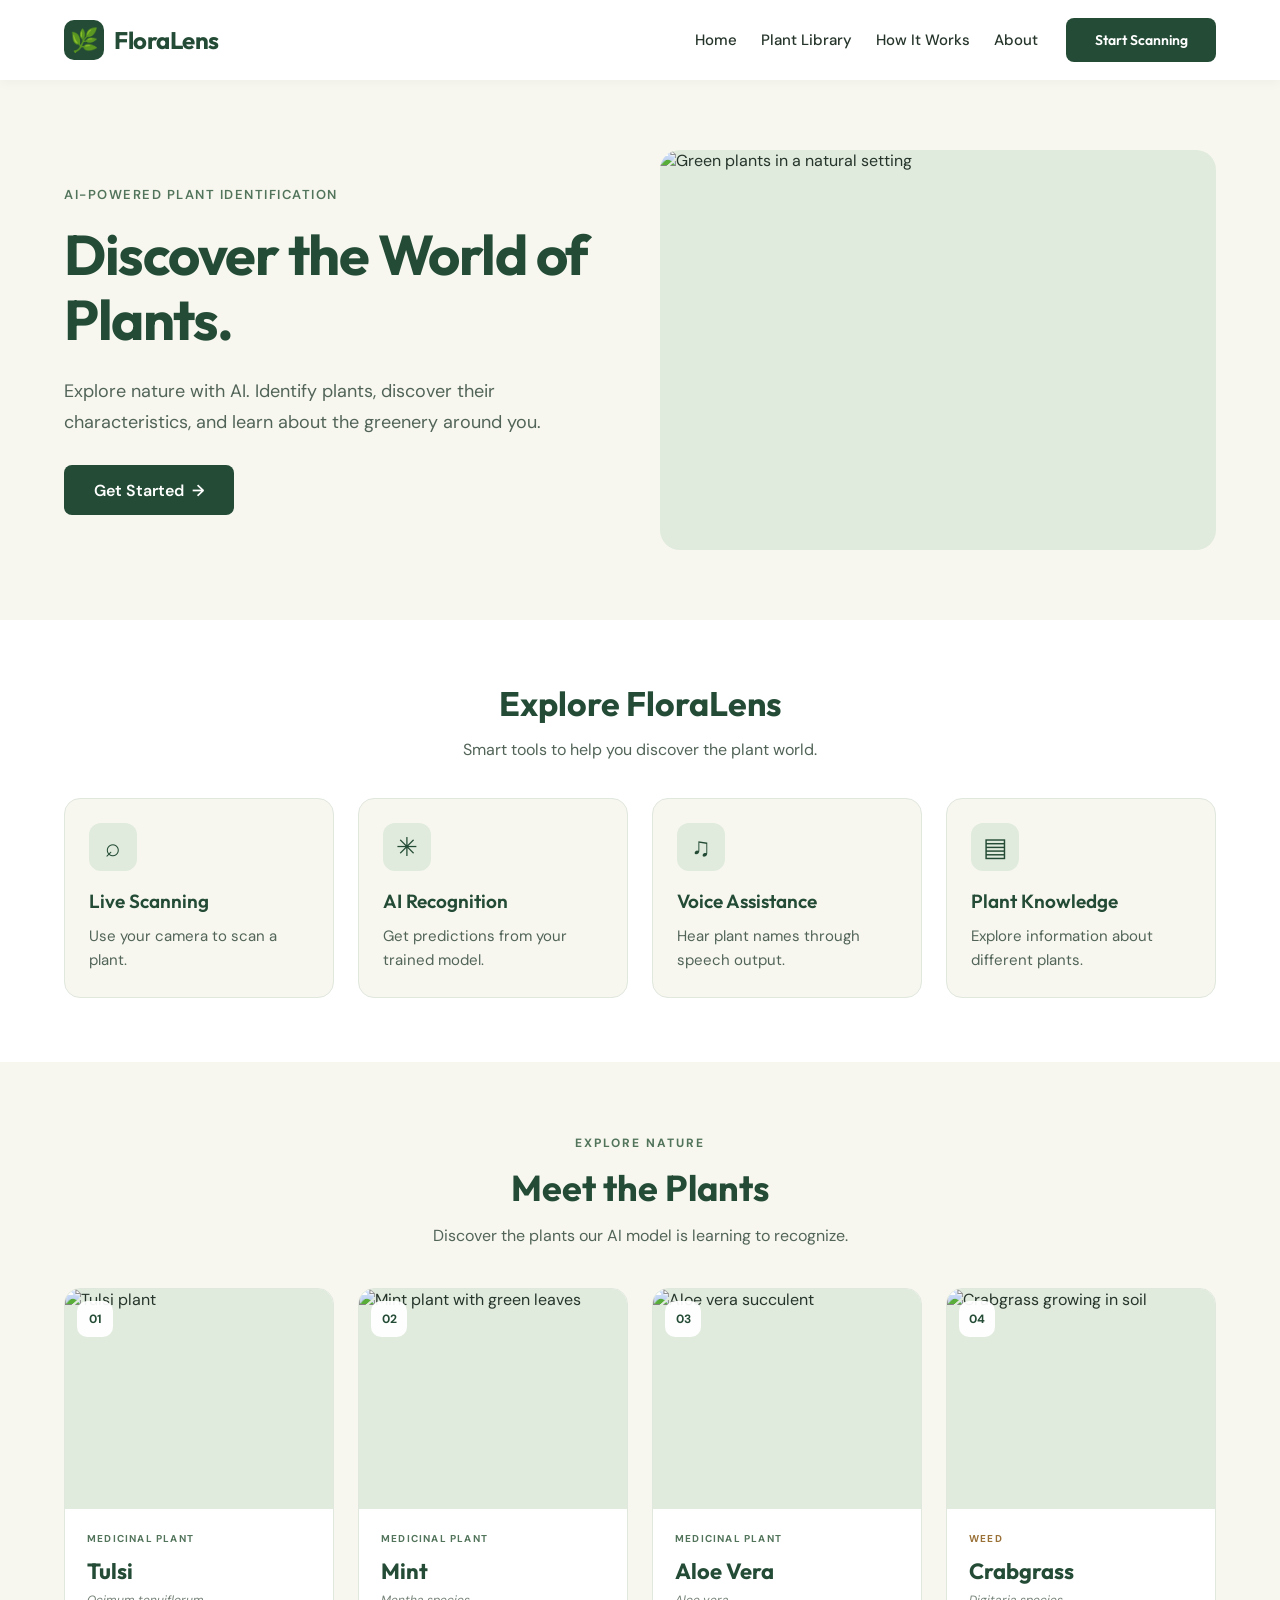
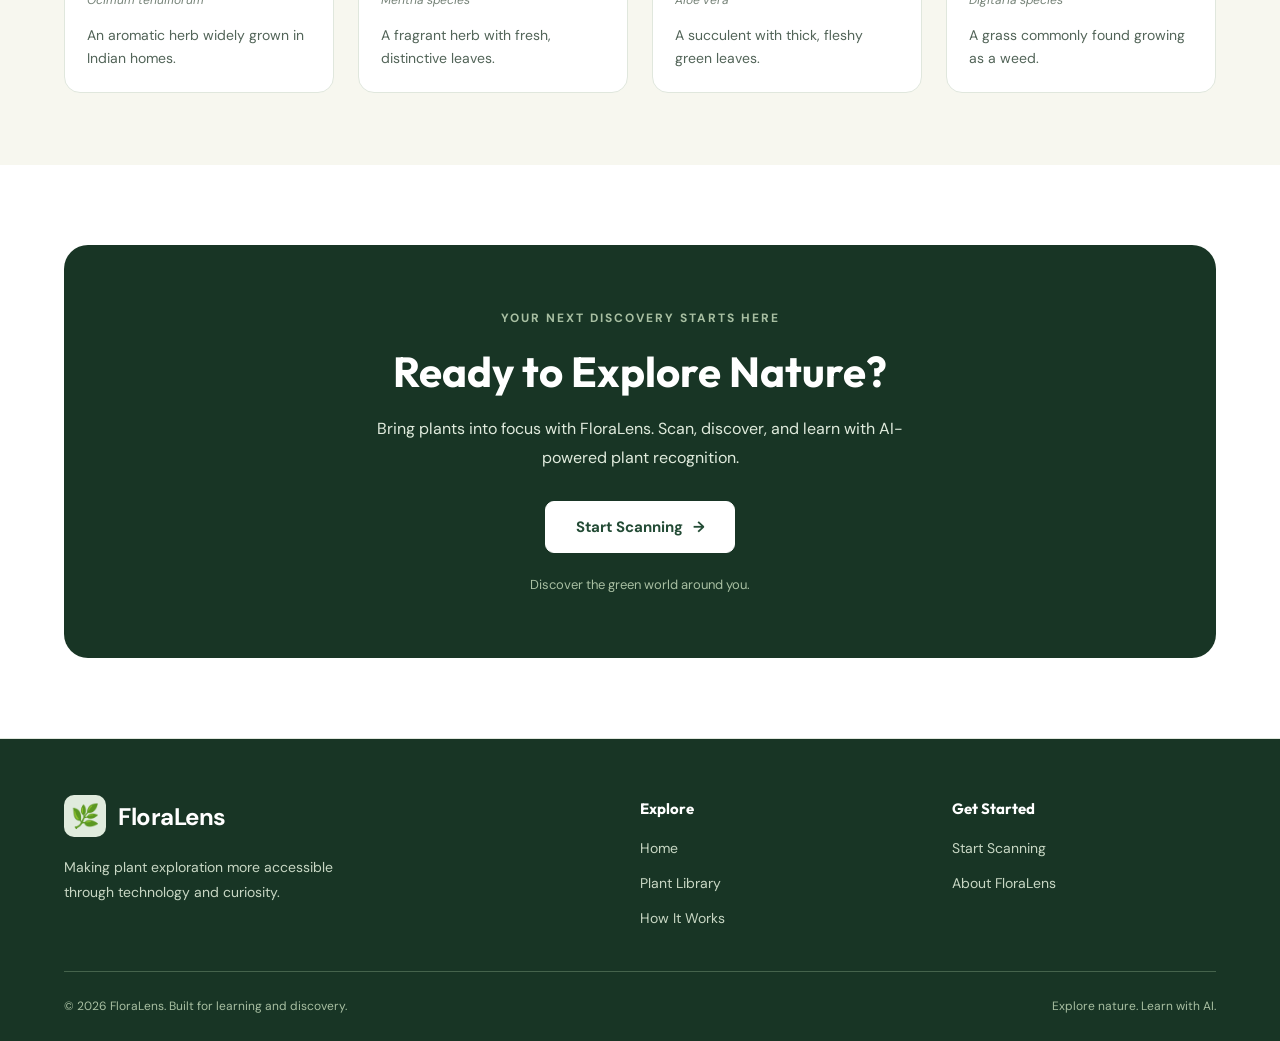
==== index.html @ 39b96c13 "Add files via upload" ====
<!DOCTYPE html>
<html lang="en">
<head>
    <meta charset="UTF-8">
    <meta name="viewport" content="width=device-width, initial-scale=1.0">

    <meta name="description" content="Explore nature with FloraLens, an AI-powered plant identification learning project.">
    <meta name="theme-color" content="#234B35">

    <title>FloraLens | Discover the World of Plants</title>

    <link rel="stylesheet" href="style.css">

<link rel="preconnect" href="https://fonts.googleapis.com">
<link rel="preconnect" href="https://fonts.gstatic.com" crossorigin>
<link href="https://fonts.googleapis.com/css2?family=DM+Sans:wght@400;500;600;700&family=Outfit:wght@400;500;600;700;800&display=swap" rel="stylesheet">

</head>
<body>

    <!-- NAVBAR -->
    <header class="navbar">
        <a href="index.html" class="brand" aria-label="FloraLens home">
            <span class="logo-icon" aria-hidden="true">🌿</span>
            <span class="logo-text">FloraLens</span>
        </a>

        <div class="nav-right">
            <nav class="nav-links" aria-label="Main navigation">
                <a href="index.html">Home</a>
                <a href="#plants">Plant Library</a>
                <a href="#features">How It Works</a>
                <a href="#about">About</a>
            </nav>

            <a href="scanner.html" class="nav-button">
                Start Scanning
            </a>
        </div>
    </header>

    <main>

        <!-- HERO SECTION -->
        <section class="hero">
            <div class="hero-text">
                <p class="hero-label">
                    AI-POWERED PLANT IDENTIFICATION
                </p>

                <h1>Discover the World of Plants.</h1>

                <p class="hero-description">
                    Explore nature with AI. Identify plants,
                    discover their characteristics, and learn
                    about the greenery around you.
                </p>

                <a href="scanner.html" class="hero-button">
                    Get Started <span aria-hidden="true">→</span>
                </a>
            </div>

            <div class="hero-image">
                <img
                    src="https://images.openai.com/static-rsc-4/CDnmZQgBxH2msbSHhfo3Jg6E_Q6zreR6AgP5EFJXF0mKnVGRPiqJeXuHtxoe4gIWcWG-SPcuvihMYSdMCCMnJ30SElz-ZtAf7qzXCuDwHKL0hyFwIFPzQRXOUBRuBb5GZOFlWJnZYmE9rZPZZdbHsmLCtfHNa41Zt8kbto_D8DJUo1UArwbUG3zf93Zar1jX?purpose=fullsize"
                    alt="Green plants in a natural setting"
                    fetchpriority="high"
                >
            </div>
        </section>

        <!-- FEATURES SECTION -->
        <section class="features" id="features">
            <div class="features-heading">
                <h2>Explore FloraLens</h2>
                <p>Smart tools to help you discover the plant world.</p>
            </div>

            <div class="features-grid">
                <article class="feature-card">
                    <div class="feature-icon" aria-hidden="true">⌕</div>
                    <h3>Live Scanning</h3>
                    <p>Use your camera to scan a plant.</p>
                </article>

                <article class="feature-card">
                    <div class="feature-icon" aria-hidden="true">✳</div>
                    <h3>AI Recognition</h3>
                    <p>Get predictions from your trained model.</p>
                </article>

                <article class="feature-card">
                    <div class="feature-icon" aria-hidden="true">♫</div>
                    <h3>Voice Assistance</h3>
                    <p>Hear plant names through speech output.</p>
                </article>

                <article class="feature-card">
                    <div class="feature-icon" aria-hidden="true">▤</div>
                    <h3>Plant Knowledge</h3>
                    <p>Explore information about different plants.</p>
                </article>
            </div>
        </section>

        <!-- FEATURED PLANTS SECTION -->
        <section class="featured-plants" id="plants">
            <div class="plants-heading">
                <p class="plants-label">EXPLORE NATURE</p>
                <h2>Meet the Plants</h2>
                <p class="plants-subtitle">
                    Discover the plants our AI model is learning to recognize.
                </p>
            </div>

            <div class="plants-grid">

                <article class="plant-card">
                    <div class="plant-image">
                        <img
                            src="https://images.openai.com/static-rsc-4/S7sdiqlgXM7WDlndGZxwC9La7Y7izKqFXnJ3AxnjEE35pkUCafp4a0MZSZtHzD5H-9ABxuHUgRd9kv8hnXurThQqzllSxzga-Zdnm7XvRq-x-g3zP7d2B2XlyhsCW-WMVvCEY6OF-wFmxs_3GE2m5s1IGgYqdqdz4_KmiJz0J-NJCpBMjSUMfEQ6BpSUXU3u?purpose=fullsize"
                            alt="Tulsi plant"
                            loading="lazy"
                        >
                        <span class="plant-number">01</span>
                    </div>

                    <div class="plant-info">
                        <p class="plant-category">MEDICINAL PLANT</p>
                        <h3>Tulsi</h3>
                        <p class="plant-scientific">Ocimum tenuiflorum</p>
                        <p class="plant-description">
                            An aromatic herb widely grown in Indian homes.
                        </p>
                    </div>
                </article>

                <article class="plant-card">
                    <div class="plant-image">
                        <img
                            src="https://images.openai.com/static-rsc-4/4JY4InSivhmI5L-UY-qBRDvPP9sZn4sDgxzpU3tsuXtsML1IOUZx70ga-k9G26qF7fREB8Bkfwc5eLDi46ZUqVAAEy6eBtAFouWwNdqFsDoyG-M5vKNVMeRBfJ_6PVgDlkiY68rovcoCeN0RQxunf2Sqj7jQ4pHNJmn3vTYK6MnZP2_clbUAtjPfWwRsFbHV?purpose=fullsize"
                            alt="Mint plant with green leaves"
                            loading="lazy"
                        >
                        <span class="plant-number">02</span>
                    </div>

                    <div class="plant-info">
                        <p class="plant-category">MEDICINAL PLANT</p>
                        <h3>Mint</h3>
                        <p class="plant-scientific">Mentha species</p>
                        <p class="plant-description">
                            A fragrant herb with fresh, distinctive leaves.
                        </p>
                    </div>
                </article>

                <article class="plant-card">
                    <div class="plant-image">
                        <img
                            src="https://images.openai.com/static-rsc-4/7CI3buvJr2ri2vuPzEwL8kmCzuyTvUF1fvdBz_k0avBPRC-ZLZdxFkhR9XQck6SQRPfkVvHQfPSAYQZ6exAgFTCeTxTC807MMHODZtDbHab1pnzhAVN-7laJUyYF7IQK3Z1niC2KjAaMqA32JHaUbpWJkaGBqvrAC5Js7c8W5JY7IISyYK_JmYieNH0byG0N?purpose=fullsize"
                            alt="Aloe vera succulent"
                            loading="lazy"
                        >
                        <span class="plant-number">03</span>
                    </div>

                    <div class="plant-info">
                        <p class="plant-category">MEDICINAL PLANT</p>
                        <h3>Aloe Vera</h3>
                        <p class="plant-scientific">Aloe vera</p>
                        <p class="plant-description">
                            A succulent with thick, fleshy green leaves.
                        </p>
                    </div>
                </article>

                <article class="plant-card">
                    <div class="plant-image">
                        <img
                            src="https://images.openai.com/static-rsc-4/fbK14zTqxXTB8l8nlOGeJ_DUWRmk8bN41hTqAfBXrpy3AOcR5YXx4y2IY5qbYuAcUUbJM7m4MasaBjn9LK_awDu-0eswTbuu5Fvl98ICqV6brtdjXrE4qWd-WIX3QOPHeNh9bI7hCPirsTSAGJy4_5n26bKB4CldIonwF60EaDAIehxqX-2vS2mFyOc3ikRt?purpose=fullsize"
                            alt="Crabgrass growing in soil"
                            loading="lazy"
                        >
                        <span class="plant-number">04</span>
                    </div>

                    <div class="plant-info">
                        <p class="plant-category weed-category">WEED</p>
                        <h3>Crabgrass</h3>
                        <p class="plant-scientific">Digitaria species</p>
                        <p class="plant-description">
                            A grass commonly found growing as a weed.
                        </p>
                    </div>
                </article>

            </div>
        </section>

        <!-- CALL TO ACTION -->
        <section class="cta-section">
            <div class="cta-content">
                <p class="cta-label">
                    YOUR NEXT DISCOVERY STARTS HERE
                </p>

                <h2>Ready to Explore Nature?</h2>

                <p class="cta-description">
                    Bring plants into focus with FloraLens.
                    Scan, discover, and learn with AI-powered
                    plant recognition.
                </p>

                <a href="scanner.html" class="cta-button">
                    Start Scanning <span aria-hidden="true">→</span>
                </a>

                <p class="cta-note">
                    Discover the green world around you.
                </p>
            </div>
        </section>

    </main>

    <!-- FOOTER -->
    <footer class="footer" id="about">
        <div class="footer-main">

            <div class="footer-brand">
                <a href="index.html" class="footer-logo">
                    <span class="footer-logo-icon" aria-hidden="true">🌿</span>
                    <span>FloraLens</span>
                </a>

                <p class="footer-description">
                    Making plant exploration more accessible
                    through technology and curiosity.
                </p>
            </div>

            <div class="footer-links">
                <h3>Explore</h3>
                <a href="index.html">Home</a>
                <a href="#plants">Plant Library</a>
                <a href="#features">How It Works</a>
            </div>

            <div class="footer-links">
                <h3>Get Started</h3>
                <a href="scanner.html">Start Scanning</a>
                <a href="#about">About FloraLens</a>
            </div>

        </div>

        <div class="footer-bottom">
            <p>© 2026 FloraLens. Built for learning and discovery.</p>
            <p>Explore nature. Learn with AI.</p>
        </div>
    </footer>

</body>
</html>
---- style.css ----
/* =========================================
   1. GLOBAL SETTINGS
========================================= */

*,
*::before,
*::after {
    box-sizing: border-box;
}

html {
    scroll-behavior: smooth;
    scroll-padding-top: 24px;
}

body {
    margin: 0;
    padding: 0;
    width: 100%;
    min-height: 100vh;
    font-family: Arial, Helvetica, sans-serif;
    color: #26352B;
    background-color: #FFFFFF;
    overflow-wrap: break-word;
}

img {
    display: block;
    max-width: 100%;
}

a {
    -webkit-tap-highlight-color: transparent;
}

a:focus-visible {
    outline: 3px solid #A8BFA2;
    outline-offset: 4px;
}


/* =========================================
   2. NAVBAR
========================================= */

.navbar {
    width: 100%;
    min-height: 80px;
    padding: 12px 5%;
    background-color: #FFFFFF;

    display: flex;
    align-items: center;
    justify-content: space-between;
    gap: 24px;

    box-shadow: 0 2px 12px rgba(0, 0, 0, 0.04);
    position: relative;
    z-index: 10;
}

.brand {
    display: flex;
    align-items: center;
    gap: 10px;
    flex-shrink: 0;
    text-decoration: none;
}

.logo-icon {
    width: 40px;
    height: 40px;
    flex-shrink: 0;

    background-color: #234B35;
    border-radius: 10px;

    display: flex;
    align-items: center;
    justify-content: center;

    font-size: 23px;
}

.logo-text {
    color: #234B35;
    font-size: 24px;
    font-weight: 700;
    letter-spacing: -0.5px;
}

.nav-right {
    display: flex;
    align-items: center;
    justify-content: flex-end;
    gap: 28px;
    min-width: 0;
}

.nav-links {
    display: flex;
    align-items: center;
    justify-content: flex-end;
    gap: 24px;
}

.nav-links a {
    color: #26352B;
    font-size: 15px;
    font-weight: 500;
    text-decoration: none;
    white-space: nowrap;
    transition: color 0.2s ease;
}

.nav-links a:hover {
    color: #739477;
}

.nav-button {
    min-width: 150px;
    min-height: 44px;
    padding: 12px 16px;

    display: inline-flex;
    align-items: center;
    justify-content: center;

    background-color: #234B35;
    color: #FFFFFF;

    font-size: 14px;
    font-weight: 600;
    text-align: center;
    text-decoration: none;
    white-space: nowrap;

    border-radius: 8px;
    transition: background-color 0.2s ease;
}

.nav-button:hover {
    background-color: #183525;
}


/* =========================================
   3. HERO SECTION
========================================= */

.hero {
    width: 100%;
    min-height: 540px;
    padding: 60px 5%;

    background-color: #F7F7EF;

    display: flex;
    align-items: center;
    justify-content: space-between;
    gap: 40px;
}

.hero-text {
    flex: 1;
    min-width: 0;
}

.hero-label {
    color: #52745B;
    font-size: 13px;
    font-weight: 600;
    letter-spacing: 1.5px;
    line-height: 1.6;
    margin: 0 0 18px;
}

.hero-text h1 {
    max-width: 550px;
    color: #234B35;
    font-size: 56px;
    font-weight: 700;
    line-height: 1.15;
    letter-spacing: -1.5px;
    margin: 0 0 24px;
}

.hero-description {
    max-width: 500px;
    color: #526458;
    font-size: 18px;
    line-height: 1.7;
    margin: 0 0 28px;
}

.hero-button {
    min-width: 170px;
    min-height: 50px;
    padding: 14px 24px;

    display: inline-flex;
    align-items: center;
    justify-content: center;
    gap: 8px;

    background-color: #234B35;
    color: #FFFFFF;

    font-size: 16px;
    font-weight: 600;
    text-decoration: none;

    border-radius: 8px;
    transition: background-color 0.2s ease,
                transform 0.2s ease;
}

.hero-button:hover {
    background-color: #183525;
    transform: translateY(-2px);
}

.hero-image {
    flex: 1;
    min-width: 0;
}

.hero-image img {
    width: 100%;
    height: 400px;
    object-fit: cover;
    object-position: center;
    border-radius: 20px;
    background-color: #E0EBDD;
}


/* =========================================
   4. FEATURES SECTION
========================================= */

.features {
    width: 100%;
    padding: 64px 5%;
    background-color: #FFFFFF;
}

.features-heading {
    text-align: center;
    margin: 0 auto 36px;
}

.features-heading h2 {
    color: #234B35;
    font-size: 34px;
    font-weight: 700;
    line-height: 1.2;
    margin: 0 0 12px;
}

.features-heading p {
    color: #526458;
    font-size: 16px;
    line-height: 1.6;
    margin: 0;
}

.features-grid {
    display: grid;
    grid-template-columns: repeat(4, minmax(0, 1fr));
    gap: 24px;

    width: 100%;
    max-width: 1320px;
    margin: 0 auto;
}

.feature-card {
    min-width: 0;
    min-height: 200px;
    padding: 24px;

    background-color: #F7F7EF;
    border: 1px solid #E0E7DD;
    border-radius: 16px;

    transition: transform 0.2s ease,
                box-shadow 0.2s ease;
}

.feature-card:hover {
    transform: translateY(-4px);
    box-shadow: 0 10px 24px rgba(35, 75, 53, 0.10);
}

.feature-icon {
    width: 48px;
    height: 48px;
    margin-bottom: 18px;

    display: flex;
    align-items: center;
    justify-content: center;

    background-color: #E0EBDD;
    color: #234B35;

    border-radius: 12px;
    font-size: 26px;
}

.feature-card h3 {
    color: #234B35;
    font-size: 19px;
    font-weight: 600;
    line-height: 1.3;
    margin: 0 0 10px;
}

.feature-card p {
    color: #526458;
    font-size: 15px;
    line-height: 1.6;
    margin: 0;
}


/* =========================================
   5. FEATURED PLANTS
========================================= */

.featured-plants {
    width: 100%;
    padding: 72px 5%;
    background-color: #F7F7EF;
}

.plants-heading {
    text-align: center;
    margin: 0 auto 40px;
}

.plants-label {
    color: #52745B;
    font-size: 12px;
    font-weight: 700;
    letter-spacing: 2px;
    line-height: 1.6;
    margin: 0 0 12px;
}

.plants-heading h2 {
    color: #234B35;
    font-size: 36px;
    font-weight: 700;
    line-height: 1.2;
    margin: 0 0 14px;
}

.plants-subtitle {
    color: #526458;
    font-size: 16px;
    line-height: 1.6;
    margin: 0;
}

.plants-grid {
    display: grid;
    grid-template-columns: repeat(4, minmax(0, 1fr));
    gap: 24px;

    width: 100%;
    max-width: 1320px;
    margin: 0 auto;
}

.plant-card {
    min-width: 0;
    overflow: hidden;

    background-color: #FFFFFF;
    border: 1px solid #E0E7DD;
    border-radius: 16px;

    transition: transform 0.25s ease,
                box-shadow 0.25s ease;
}

.plant-card:hover {
    transform: translateY(-5px);
    box-shadow: 0 12px 28px rgba(35, 75, 53, 0.12);
}

.plant-image {
    position: relative;
    width: 100%;
    height: 220px;
    overflow: hidden;
    background-color: #E0EBDD;
}

.plant-image img {
    width: 100%;
    height: 100%;
    object-fit: cover;
    object-position: center;

    transition: transform 0.35s ease;
}

.plant-card:hover .plant-image img {
    transform: scale(1.05);
}

.plant-number {
    position: absolute;
    top: 12px;
    left: 12px;

    width: 36px;
    height: 36px;

    display: flex;
    align-items: center;
    justify-content: center;

    background-color: rgba(255, 255, 255, 0.94);
    color: #234B35;

    font-size: 12px;
    font-weight: 700;
    border-radius: 10px;
}

.plant-info {
    padding: 22px;
}

.plant-category {
    color: #52745B;
    font-size: 10px;
    font-weight: 700;
    letter-spacing: 1.2px;
    line-height: 1.6;
    margin: 0 0 10px;
}

.weed-category {
    color: #9A7137;
}

.plant-info h3 {
    color: #234B35;
    font-size: 22px;
    font-weight: 700;
    line-height: 1.3;
    margin: 0 0 5px;
}

.plant-scientific {
    color: #758277;
    font-size: 12px;
    font-style: italic;
    line-height: 1.6;
    margin: 0 0 14px;
}

.plant-description {
    color: #526458;
    font-size: 14px;
    line-height: 1.65;
    margin: 0;
}


/* =========================================
   6. CALL TO ACTION
========================================= */

.cta-section {
    width: 100%;
    padding: 80px 5%;
    background-color: #FFFFFF;
}

.cta-content {
    width: 100%;
    max-width: 1320px;
    min-height: 340px;
    margin: 0 auto;
    padding: 64px 24px;

    display: flex;
    flex-direction: column;
    align-items: center;
    justify-content: center;

    text-align: center;
    background-color: #183525;
    border-radius: 24px;
}

.cta-label {
    color: #A8BFA2;
    font-size: 12px;
    font-weight: 700;
    letter-spacing: 2px;
    line-height: 1.6;
    margin: 0 0 18px;
}

.cta-content h2 {
    max-width: 700px;
    color: #FFFFFF;
    font-size: 42px;
    font-weight: 700;
    line-height: 1.2;
    margin: 0 0 18px;
}

.cta-description {
    max-width: 580px;
    color: #E0EBDD;
    font-size: 16px;
    line-height: 1.8;
    margin: 0 0 28px;
}

.cta-button {
    min-width: 190px;
    min-height: 52px;
    padding: 15px 24px;

    display: inline-flex;
    align-items: center;
    justify-content: center;
    gap: 10px;

    background-color: #FFFFFF;
    color: #234B35;

    font-size: 15px;
    font-weight: 700;
    text-decoration: none;

    border: 1px solid #FFFFFF;
    border-radius: 9px;

    transition: background-color 0.2s ease,
                color 0.2s ease,
                transform 0.2s ease;
}

.cta-button:hover {
    background-color: #E0EBDD;
    transform: translateY(-3px);
}

.cta-note {
    color: #A8BFA2;
    font-size: 13px;
    line-height: 1.5;
    margin: 22px 0 0;
}


/* =========================================
   7. FOOTER
========================================= */

.footer {
    width: 100%;
    padding: 56px 5% 0;

    background-color: #183525;
    color: #FFFFFF;
}

.footer-main {
    width: 100%;
    max-width: 1320px;
    margin: 0 auto;
    padding-bottom: 42px;

    display: grid;
    grid-template-columns: 2fr 1fr 1fr;
    gap: 48px;
}

.footer-brand {
    min-width: 0;
    max-width: 360px;
}

.footer-logo {
    display: inline-flex;
    align-items: center;
    gap: 12px;

    color: #FFFFFF;
    font-size: 24px;
    font-weight: 700;
    letter-spacing: -0.5px;
    text-decoration: none;
}

.footer-logo-icon {
    width: 42px;
    height: 42px;
    flex-shrink: 0;

    display: flex;
    align-items: center;
    justify-content: center;

    background-color: #E0EBDD;
    border-radius: 10px;
    font-size: 23px;
}

.footer-description {
    max-width: 320px;
    margin: 18px 0 0;

    color: #C8D7C4;
    font-size: 14px;
    line-height: 1.8;
}

.footer-links {
    min-width: 0;

    display: flex;
    flex-direction: column;
    align-items: flex-start;
    gap: 14px;
}

.footer-links h3 {
    margin: 4px 0 6px;
    color: #FFFFFF;
    font-size: 15px;
    font-weight: 700;
}

.footer-links a {
    color: #C8D7C4;
    font-size: 14px;
    line-height: 1.5;
    text-decoration: none;

    transition: color 0.2s ease;
}

.footer-links a:hover {
    color: #FFFFFF;
}

.footer-bottom {
    width: 100%;
    max-width: 1320px;
    min-height: 70px;
    margin: 0 auto;

    border-top: 1px solid #45634C;

    display: flex;
    align-items: center;
    justify-content: space-between;
    gap: 16px;
}

.footer-bottom p {
    margin: 0;
    color: #A8BFA2;
    font-size: 12px;
    line-height: 1.6;
}


/* =========================================
   8. TABLET RESPONSIVENESS
========================================= */

@media (max-width: 1100px) {
    .navbar {
        padding-left: 4%;
        padding-right: 4%;
        gap: 16px;
    }

    .nav-right {
        gap: 18px;
    }

    .nav-links {
        gap: 16px;
    }

    .hero-text h1 {
        font-size: 48px;
    }

    .features-grid,
    .plants-grid {
        grid-template-columns: repeat(2, minmax(0, 1fr));
        gap: 20px;
    }

    .footer-main {
        gap: 28px;
    }
}


/* =========================================
   9. NAVBAR AND HERO SMALL SCREENS
========================================= */

@media (max-width: 768px) {
    .navbar {
        align-items: flex-start;
        flex-direction: column;
        padding: 18px 6%;
        gap: 18px;
    }

    .nav-right {
        width: 100%;
        align-items: flex-start;
        flex-direction: column;
        gap: 16px;
    }

    .nav-links {
        width: 100%;
        justify-content: flex-start;
        flex-wrap: wrap;
        gap: 12px 20px;
    }

    .nav-links a {
        font-size: 14px;
    }

    .nav-button {
        min-height: 42px;
    }

    .hero {
        min-height: auto;
        flex-direction: column;
        align-items: stretch;
        text-align: center;
        padding: 48px 6%;
        gap: 32px;
    }

    .hero-text {
        width: 100%;
    }

    .hero-text h1 {
        max-width: 600px;
        font-size: clamp(36px, 7vw, 46px);
        letter-spacing: -0.8px;
        margin-left: auto;
        margin-right: auto;
    }

    .hero-description {
        font-size: 16px;
        margin-left: auto;
        margin-right: auto;
    }

    .hero-image {
        width: 100%;
        flex: none;
        position: static;
    }

    .hero-image img {
        width: 100%;
        height: 300px;
        border-radius: 16px;
    }

    .features {
        padding: 48px 6%;
    }

    .featured-plants {
        padding: 52px 6%;
    }

    .cta-section {
        padding: 48px 6%;
    }

    .cta-content {
        min-height: 0;
        padding: 48px 24px;
        border-radius: 18px;
    }

    .cta-content h2 {
        font-size: 34px;
    }

    .footer {
        padding: 42px 6% 0;
    }

    .footer-main {
        gap: 32px 24px;
        padding-bottom: 32px;
    }
}


/* =========================================
   10. MOBILE RESPONSIVENESS
========================================= */

@media (max-width: 480px) {
    .logo-text {
        font-size: 22px;
    }

    .nav-links {
        gap: 12px 16px;
    }

    .nav-links a {
        font-size: 13px;
    }

    .hero {
        padding: 40px 6%;
        gap: 28px;
    }

    .hero-label {
        font-size: 11px;
        letter-spacing: 1.2px;
    }

    .hero-text h1 {
        font-size: clamp(32px, 9vw, 40px);
    }

    .hero-description {
        font-size: 15px;
        line-height: 1.7;
    }

    .hero-image img {
        height: 240px;
    }

    .features {
        padding: 44px 6%;
    }

    .features-heading {
        margin-bottom: 28px;
    }

    .features-heading h2 {
        font-size: 28px;
    }

    .features-heading p {
        font-size: 14px;
    }

    .features-grid {
        grid-template-columns: 1fr;
        gap: 16px;
    }

    .feature-card {
        min-height: 170px;
        padding: 20px;
    }

    .featured-plants {
        padding: 44px 6%;
    }

    .plants-heading {
        margin-bottom: 28px;
    }

    .plants-heading h2 {
        font-size: 29px;
    }

    .plants-subtitle {
        font-size: 14px;
    }

    .plants-grid {
        grid-template-columns: 1fr;
        gap: 18px;
    }

    .plant-image {
        height: 240px;
    }

    .plant-info {
        padding: 20px;
    }

    .cta-section {
        padding: 40px 6%;
    }

    .cta-content {
        padding: 42px 20px;
    }

    .cta-label {
        font-size: 10px;
        letter-spacing: 1.3px;
    }

    .cta-content h2 {
        font-size: 30px;
    }

    .cta-description {
        font-size: 14px;
    }

    .cta-button {
        width: 100%;
        max-width: 240px;
    }

    .footer-main {
        grid-template-columns: repeat(2, minmax(0, 1fr));
        gap: 30px 20px;
    }

    .footer-brand {
        grid-column: 1 / -1;
        max-width: 100%;
    }

    .footer-description {
        max-width: 360px;
    }

    .footer-bottom {
        padding: 18px 0;
        flex-direction: column;
        align-items: flex-start;
        gap: 8px;
    }
}


/* =========================================
   11. REDUCED MOTION ACCESSIBILITY
========================================= */

@media (prefers-reduced-motion: reduce) {
    html {
        scroll-behavior: auto;
    }

    *,
    *::before,
    *::after {
        transition-duration: 0.01ms !important;
        animation-duration: 0.01ms !important;
        animation-iteration-count: 1 !important;
    }
}

/* Shared FloraLens typography */
body {
    font-family: 'DM Sans', sans-serif;
}

h1, h2, h3,
.logo-text,
button,
.nav-button {
    font-family: 'Outfit', sans-serif;
}

/* FloraLens scanner page — matching the home page */
body {
    background: #F7F7EF;
    color: #26352B;
}

.scanner-main {
    width: min(92%, 1100px);
    margin: 42px auto 64px;
}

.scanner-panel {
    background: #FFFFFF;
    border: 1px solid #E0E7DD;
    border-radius: 18px;
    padding: 28px;
    margin-bottom: 24px;
    box-shadow: 0 8px 24px rgba(35, 75, 53, 0.06);
}

.scanner-panel h2 {
    color: #234B35;
}

#camera {
    width: 100%;
    min-height: 260px;
    display: flex;
    justify-content: center;
    align-items: center;
    overflow: hidden;
    background: #E0EBDD;
    border-radius: 14px;
}

#camera canvas {
    display: block;
    max-width: 100%;
    height: auto;
}

#result {
    color: #234B35;
    font-family: 'Outfit', sans-serif;
    font-size: 28px;
    font-weight: 700;
    overflow-wrap: anywhere;
}

#details {
    line-height: 1.8;
    color: #526458;
}

button {
    border-radius: 8px;
}

footer {
    background: #FFFFFF;
    border-top: 1px solid #E0E7DD;
    color: #526458;
}
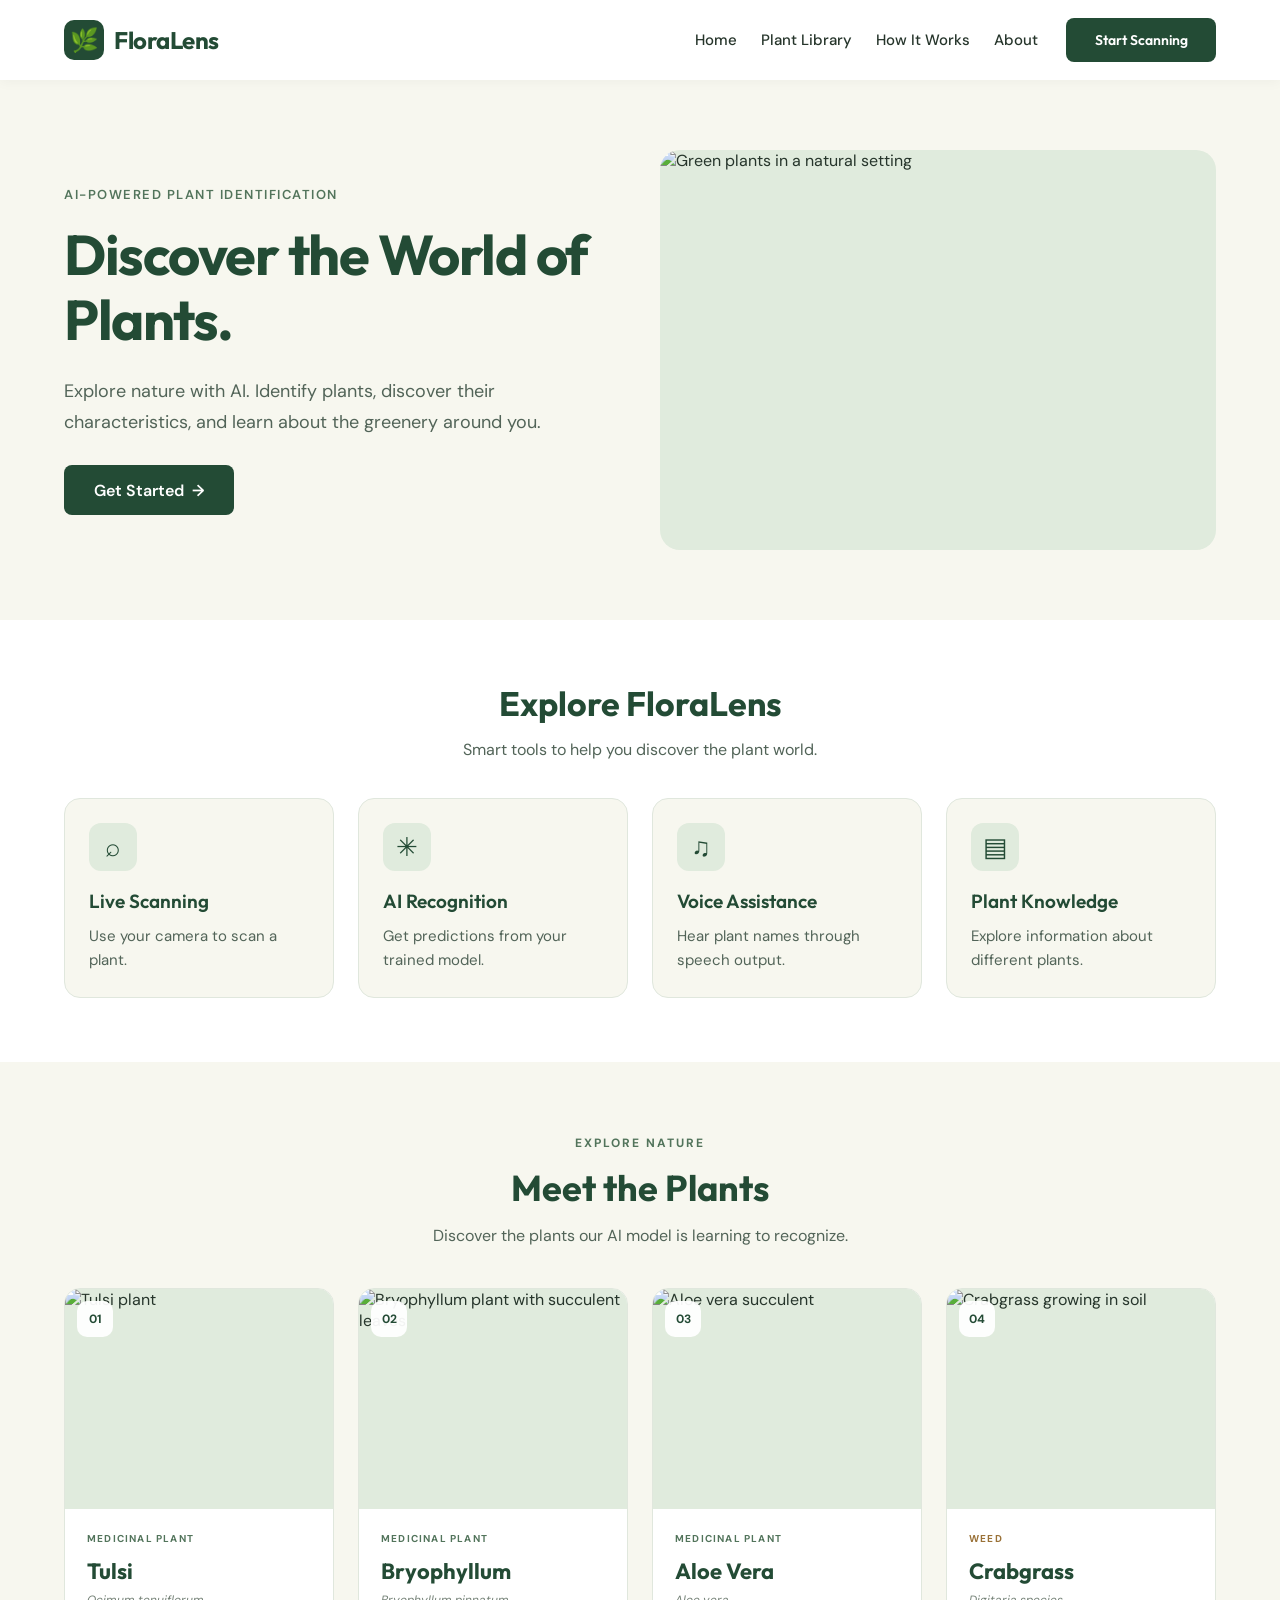
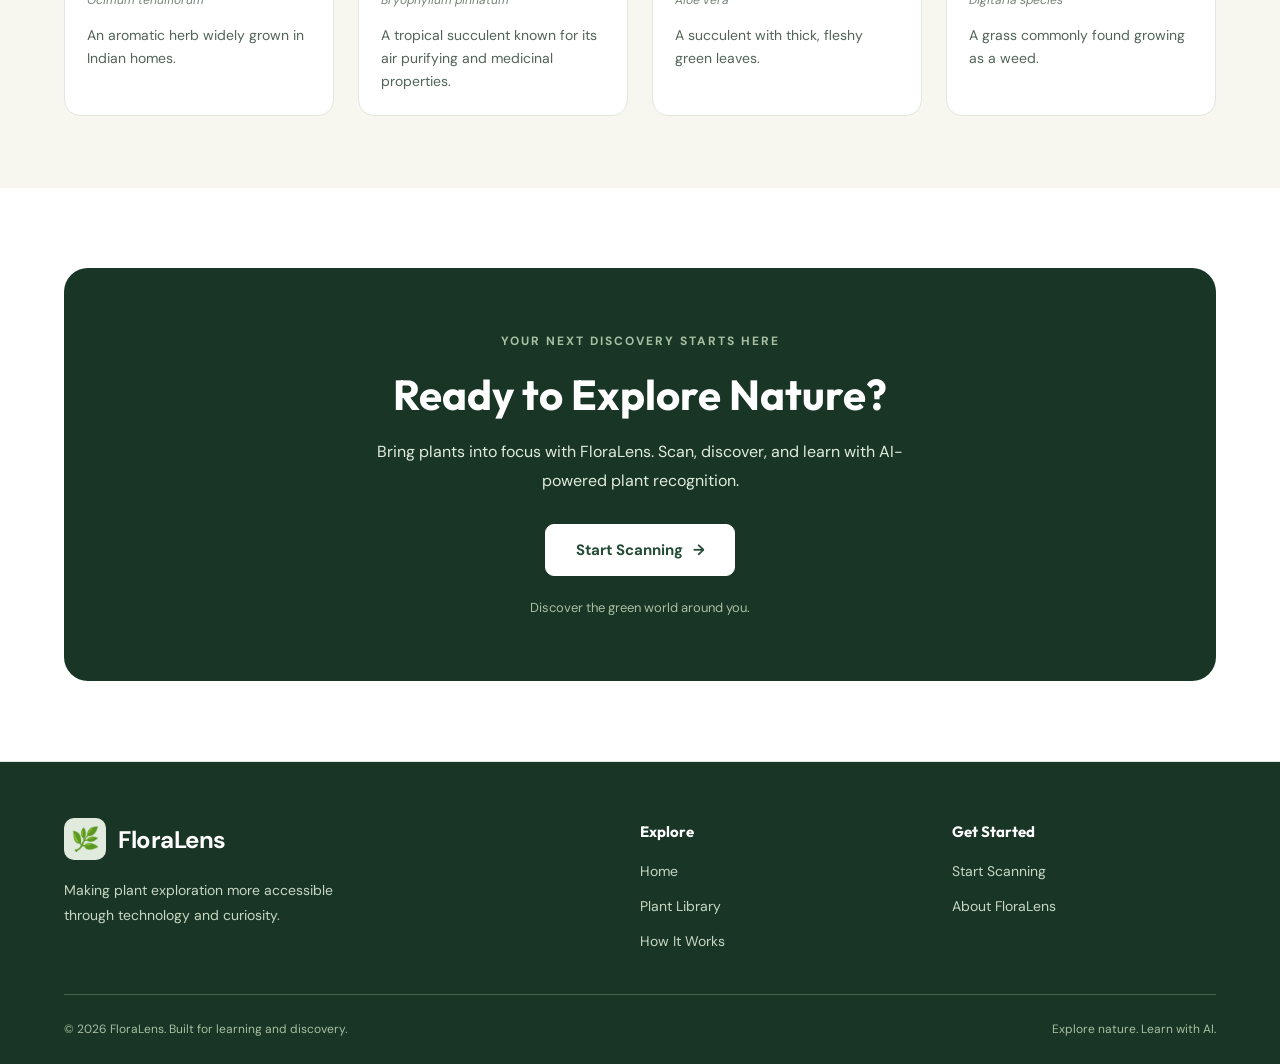
==== commit e4b197fa: "Replace Mint card with Bryophyllum in the main homepage" ====
--- a/index.html
+++ b/index.html
@@ -1,268 +1,267 @@
-
-<!DOCTYPE html>
-<html lang="en">
-<head>
-    <meta charset="UTF-8">
-    <meta name="viewport" content="width=device-width, initial-scale=1.0">
-
-    <meta name="description" content="Explore nature with FloraLens, an AI-powered plant identification learning project.">
-    <meta name="theme-color" content="#234B35">
-
-    <title>FloraLens | Discover the World of Plants</title>
-
-    <link rel="stylesheet" href="style.css">
-
-<link rel="preconnect" href="https://fonts.googleapis.com">
-<link rel="preconnect" href="https://fonts.gstatic.com" crossorigin>
-<link href="https://fonts.googleapis.com/css2?family=DM+Sans:wght@400;500;600;700&family=Outfit:wght@400;500;600;700;800&display=swap" rel="stylesheet">
-
-</head>
-<body>
-
-    <!-- NAVBAR -->
-    <header class="navbar">
-        <a href="index.html" class="brand" aria-label="FloraLens home">
-            <span class="logo-icon" aria-hidden="true">🌿</span>
-            <span class="logo-text">FloraLens</span>
-        </a>
-
-        <div class="nav-right">
-            <nav class="nav-links" aria-label="Main navigation">
-                <a href="index.html">Home</a>
-                <a href="#plants">Plant Library</a>
-                <a href="#features">How It Works</a>
-                <a href="#about">About</a>
-            </nav>
-
-            <a href="scanner.html" class="nav-button">
-                Start Scanning
-            </a>
-        </div>
-    </header>
-
-    <main>
-
-        <!-- HERO SECTION -->
-        <section class="hero">
-            <div class="hero-text">
-                <p class="hero-label">
-                    AI-POWERED PLANT IDENTIFICATION
-                </p>
-
-                <h1>Discover the World of Plants.</h1>
-
-                <p class="hero-description">
-                    Explore nature with AI. Identify plants,
-                    discover their characteristics, and learn
-                    about the greenery around you.
-                </p>
-
-                <a href="scanner.html" class="hero-button">
-                    Get Started <span aria-hidden="true">→</span>
-                </a>
-            </div>
-
-            <div class="hero-image">
-                <img
-                    src="https://images.openai.com/static-rsc-4/CDnmZQgBxH2msbSHhfo3Jg6E_Q6zreR6AgP5EFJXF0mKnVGRPiqJeXuHtxoe4gIWcWG-SPcuvihMYSdMCCMnJ30SElz-ZtAf7qzXCuDwHKL0hyFwIFPzQRXOUBRuBb5GZOFlWJnZYmE9rZPZZdbHsmLCtfHNa41Zt8kbto_D8DJUo1UArwbUG3zf93Zar1jX?purpose=fullsize"
-                    alt="Green plants in a natural setting"
-                    fetchpriority="high"
-                >
-            </div>
-        </section>
-
-        <!-- FEATURES SECTION -->
-        <section class="features" id="features">
-            <div class="features-heading">
-                <h2>Explore FloraLens</h2>
-                <p>Smart tools to help you discover the plant world.</p>
-            </div>
-
-            <div class="features-grid">
-                <article class="feature-card">
-                    <div class="feature-icon" aria-hidden="true">⌕</div>
-                    <h3>Live Scanning</h3>
-                    <p>Use your camera to scan a plant.</p>
-                </article>
-
-                <article class="feature-card">
-                    <div class="feature-icon" aria-hidden="true">✳</div>
-                    <h3>AI Recognition</h3>
-                    <p>Get predictions from your trained model.</p>
-                </article>
-
-                <article class="feature-card">
-                    <div class="feature-icon" aria-hidden="true">♫</div>
-                    <h3>Voice Assistance</h3>
-                    <p>Hear plant names through speech output.</p>
-                </article>
-
-                <article class="feature-card">
-                    <div class="feature-icon" aria-hidden="true">▤</div>
-                    <h3>Plant Knowledge</h3>
-                    <p>Explore information about different plants.</p>
-                </article>
-            </div>
-        </section>
-
-        <!-- FEATURED PLANTS SECTION -->
-        <section class="featured-plants" id="plants">
-            <div class="plants-heading">
-                <p class="plants-label">EXPLORE NATURE</p>
-                <h2>Meet the Plants</h2>
-                <p class="plants-subtitle">
-                    Discover the plants our AI model is learning to recognize.
-                </p>
-            </div>
-
-            <div class="plants-grid">
-
-                <article class="plant-card">
-                    <div class="plant-image">
-                        <img
-                            src="https://images.openai.com/static-rsc-4/S7sdiqlgXM7WDlndGZxwC9La7Y7izKqFXnJ3AxnjEE35pkUCafp4a0MZSZtHzD5H-9ABxuHUgRd9kv8hnXurThQqzllSxzga-Zdnm7XvRq-x-g3zP7d2B2XlyhsCW-WMVvCEY6OF-wFmxs_3GE2m5s1IGgYqdqdz4_KmiJz0J-NJCpBMjSUMfEQ6BpSUXU3u?purpose=fullsize"
-                            alt="Tulsi plant"
-                            loading="lazy"
-                        >
-                        <span class="plant-number">01</span>
-                    </div>
-
-                    <div class="plant-info">
-                        <p class="plant-category">MEDICINAL PLANT</p>
-                        <h3>Tulsi</h3>
-                        <p class="plant-scientific">Ocimum tenuiflorum</p>
-                        <p class="plant-description">
-                            An aromatic herb widely grown in Indian homes.
-                        </p>
-                    </div>
-                </article>
-
-                <article class="plant-card">
-                    <div class="plant-image">
-                        <img
-                            src="https://images.openai.com/static-rsc-4/4JY4InSivhmI5L-UY-qBRDvPP9sZn4sDgxzpU3tsuXtsML1IOUZx70ga-k9G26qF7fREB8Bkfwc5eLDi46ZUqVAAEy6eBtAFouWwNdqFsDoyG-M5vKNVMeRBfJ_6PVgDlkiY68rovcoCeN0RQxunf2Sqj7jQ4pHNJmn3vTYK6MnZP2_clbUAtjPfWwRsFbHV?purpose=fullsize"
-                            alt="Mint plant with green leaves"
-                            loading="lazy"
-                        >
-                        <span class="plant-number">02</span>
-                    </div>
-
-                    <div class="plant-info">
-                        <p class="plant-category">MEDICINAL PLANT</p>
-                        <h3>Mint</h3>
-                        <p class="plant-scientific">Mentha species</p>
-                        <p class="plant-description">
-                            A fragrant herb with fresh, distinctive leaves.
-                        </p>
-                    </div>
-                </article>
-
-                <article class="plant-card">
-                    <div class="plant-image">
-                        <img
-                            src="https://images.openai.com/static-rsc-4/7CI3buvJr2ri2vuPzEwL8kmCzuyTvUF1fvdBz_k0avBPRC-ZLZdxFkhR9XQck6SQRPfkVvHQfPSAYQZ6exAgFTCeTxTC807MMHODZtDbHab1pnzhAVN-7laJUyYF7IQK3Z1niC2KjAaMqA32JHaUbpWJkaGBqvrAC5Js7c8W5JY7IISyYK_JmYieNH0byG0N?purpose=fullsize"
-                            alt="Aloe vera succulent"
-                            loading="lazy"
-                        >
-                        <span class="plant-number">03</span>
-                    </div>
-
-                    <div class="plant-info">
-                        <p class="plant-category">MEDICINAL PLANT</p>
-                        <h3>Aloe Vera</h3>
-                        <p class="plant-scientific">Aloe vera</p>
-                        <p class="plant-description">
-                            A succulent with thick, fleshy green leaves.
-                        </p>
-                    </div>
-                </article>
-
-                <article class="plant-card">
-                    <div class="plant-image">
-                        <img
-                            src="https://images.openai.com/static-rsc-4/fbK14zTqxXTB8l8nlOGeJ_DUWRmk8bN41hTqAfBXrpy3AOcR5YXx4y2IY5qbYuAcUUbJM7m4MasaBjn9LK_awDu-0eswTbuu5Fvl98ICqV6brtdjXrE4qWd-WIX3QOPHeNh9bI7hCPirsTSAGJy4_5n26bKB4CldIonwF60EaDAIehxqX-2vS2mFyOc3ikRt?purpose=fullsize"
-                            alt="Crabgrass growing in soil"
-                            loading="lazy"
-                        >
-                        <span class="plant-number">04</span>
-                    </div>
-
-                    <div class="plant-info">
-                        <p class="plant-category weed-category">WEED</p>
-                        <h3>Crabgrass</h3>
-                        <p class="plant-scientific">Digitaria species</p>
-                        <p class="plant-description">
-                            A grass commonly found growing as a weed.
-                        </p>
-                    </div>
-                </article>
-
-            </div>
-        </section>
-
-        <!-- CALL TO ACTION -->
-        <section class="cta-section">
-            <div class="cta-content">
-                <p class="cta-label">
-                    YOUR NEXT DISCOVERY STARTS HERE
-                </p>
-
-                <h2>Ready to Explore Nature?</h2>
-
-                <p class="cta-description">
-                    Bring plants into focus with FloraLens.
-                    Scan, discover, and learn with AI-powered
-                    plant recognition.
-                </p>
-
-                <a href="scanner.html" class="cta-button">
-                    Start Scanning <span aria-hidden="true">→</span>
-                </a>
-
-                <p class="cta-note">
-                    Discover the green world around you.
-                </p>
-            </div>
-        </section>
-
-    </main>
-
-    <!-- FOOTER -->
-    <footer class="footer" id="about">
-        <div class="footer-main">
-
-            <div class="footer-brand">
-                <a href="index.html" class="footer-logo">
-                    <span class="footer-logo-icon" aria-hidden="true">🌿</span>
-                    <span>FloraLens</span>
-                </a>
-
-                <p class="footer-description">
-                    Making plant exploration more accessible
-                    through technology and curiosity.
-                </p>
-            </div>
-
-            <div class="footer-links">
-                <h3>Explore</h3>
-                <a href="index.html">Home</a>
-                <a href="#plants">Plant Library</a>
-                <a href="#features">How It Works</a>
-            </div>
-
-            <div class="footer-links">
-                <h3>Get Started</h3>
-                <a href="scanner.html">Start Scanning</a>
-                <a href="#about">About FloraLens</a>
-            </div>
-
-        </div>
-
-        <div class="footer-bottom">
-            <p>© 2026 FloraLens. Built for learning and discovery.</p>
-            <p>Explore nature. Learn with AI.</p>
-        </div>
-    </footer>
-
-</body>
-</html>+<!DOCTYPE html>
+<html lang="en">
+<head>
+    <meta charset="UTF-8">
+    <meta name="viewport" content="width=device-width, initial-scale=1.0">
+
+    <meta name="description" content="Explore nature with FloraLens, an AI-powered plant identification learning project.">
+    <meta name="theme-color" content="#234B35">
+
+    <title>FloraLens | Discover the World of Plants</title>
+
+    <link rel="stylesheet" href="style.css">
+
+<link rel="preconnect" href="https://fonts.googleapis.com">
+<link rel="preconnect" href="https://fonts.gstatic.com" crossorigin>
+<link href="https://fonts.googleapis.com/css2?family=DM+Sans:wght@400;500;600;700&family=Outfit:wght@400;500;600;700;800&display=swap" rel="stylesheet">
+
+</head>
+<body>
+
+    <!-- NAVBAR -->
+    <header class="navbar">
+        <a href="index.html" class="brand" aria-label="FloraLens home">
+            <span class="logo-icon" aria-hidden="true">🌿</span>
+            <span class="logo-text">FloraLens</span>
+        </a>
+
+        <div class="nav-right">
+            <nav class="nav-links" aria-label="Main navigation">
+                <a href="index.html">Home</a>
+                <a href="#plants">Plant Library</a>
+                <a href="#features">How It Works</a>
+                <a href="#about">About</a>
+            </nav>
+
+            <a href="scanner.html" class="nav-button">
+                Start Scanning
+            </a>
+        </div>
+    </header>
+
+    <main>
+
+        <!-- HERO SECTION -->
+        <section class="hero">
+            <div class="hero-text">
+                <p class="hero-label">
+                    AI-POWERED PLANT IDENTIFICATION
+                </p>
+
+                <h1>Discover the World of Plants.</h1>
+
+                <p class="hero-description">
+                    Explore nature with AI. Identify plants,
+                    discover their characteristics, and learn
+                    about the greenery around you.
+                </p>
+
+                <a href="scanner.html" class="hero-button">
+                    Get Started <span aria-hidden="true">→</span>
+                </a>
+            </div>
+
+            <div class="hero-image">
+                <img
+                    src="https://images.openai.com/static-rsc-4/CDnmZQgBxH2msbSHhfo3Jg6E_Q6zreR6AgP5EFJXF0mKnVGRPiqJeXuHtxoe4gIWcWG-SPcuvihMYSdMCCMnJ30SElz-ZtAf7qzXCuDwHKL0hyFwIFPzQRXOUBRuBb5GZOFl[...]"
+                    alt="Green plants in a natural setting"
+                    fetchpriority="high"
+                >
+            </div>
+        </section>
+
+        <!-- FEATURES SECTION -->
+        <section class="features" id="features">
+            <div class="features-heading">
+                <h2>Explore FloraLens</h2>
+                <p>Smart tools to help you discover the plant world.</p>
+            </div>
+
+            <div class="features-grid">
+                <article class="feature-card">
+                    <div class="feature-icon" aria-hidden="true">⌕</div>
+                    <h3>Live Scanning</h3>
+                    <p>Use your camera to scan a plant.</p>
+                </article>
+
+                <article class="feature-card">
+                    <div class="feature-icon" aria-hidden="true">✳</div>
+                    <h3>AI Recognition</h3>
+                    <p>Get predictions from your trained model.</p>
+                </article>
+
+                <article class="feature-card">
+                    <div class="feature-icon" aria-hidden="true">♫</div>
+                    <h3>Voice Assistance</h3>
+                    <p>Hear plant names through speech output.</p>
+                </article>
+
+                <article class="feature-card">
+                    <div class="feature-icon" aria-hidden="true">▤</div>
+                    <h3>Plant Knowledge</h3>
+                    <p>Explore information about different plants.</p>
+                </article>
+            </div>
+        </section>
+
+        <!-- FEATURED PLANTS SECTION -->
+        <section class="featured-plants" id="plants">
+            <div class="plants-heading">
+                <p class="plants-label">EXPLORE NATURE</p>
+                <h2>Meet the Plants</h2>
+                <p class="plants-subtitle">
+                    Discover the plants our AI model is learning to recognize.
+                </p>
+            </div>
+
+            <div class="plants-grid">
+
+                <article class="plant-card">
+                    <div class="plant-image">
+                        <img
+                            src="https://images.openai.com/static-rsc-4/S7sdiqlgXM7WDlndGZxwC9La7Y7izKqFXnJ3AxnjEE35pkUCafp4a0MZSZtHzD5H-9ABxuHUgRd9kv8hnXurThQqzllSxzga-Zdnm7XvRq-x-g3zP7d2B2Xlyhs[...]"
+                            alt="Tulsi plant"
+                            loading="lazy"
+                        >
+                        <span class="plant-number">01</span>
+                    </div>
+
+                    <div class="plant-info">
+                        <p class="plant-category">MEDICINAL PLANT</p>
+                        <h3>Tulsi</h3>
+                        <p class="plant-scientific">Ocimum tenuiflorum</p>
+                        <p class="plant-description">
+                            An aromatic herb widely grown in Indian homes.
+                        </p>
+                    </div>
+                </article>
+
+                <article class="plant-card">
+                    <div class="plant-image">
+                        <img
+                            src="https://images.openai.com/static-rsc-4/4JY4InSivhmI5L-UY-qBRDvPP9sZn4sDgxzpU3tsuXtsML1IOUZx70ga-k9G26qF7fREB8Bkfwc5eLDi46ZUqVAAEy6eBtAFouWwNdqFsDoyG-M5vKNVMeRBfJ_[...]"
+                            alt="Bryophyllum plant with succulent leaves"
+                            loading="lazy"
+                        >
+                        <span class="plant-number">02</span>
+                    </div>
+
+                    <div class="plant-info">
+                        <p class="plant-category">MEDICINAL PLANT</p>
+                        <h3>Bryophyllum</h3>
+                        <p class="plant-scientific">Bryophyllum pinnatum</p>
+                        <p class="plant-description">
+                            A tropical succulent known for its air purifying and medicinal properties.
+                        </p>
+                    </div>
+                </article>
+
+                <article class="plant-card">
+                    <div class="plant-image">
+                        <img
+                            src="https://images.openai.com/static-rsc-4/7CI3buvJr2ri2vuPzEwL8kmCzuyTvUF1fvdBz_k0avBPRC-ZLZdxFkhR9XQck6SQRPfkVvHQfPSAYQZ6exAgFTCeTxTC807MMHODZtDbHab1pnzhAVN-7laJUyY[...]"
+                            alt="Aloe vera succulent"
+                            loading="lazy"
+                        >
+                        <span class="plant-number">03</span>
+                    </div>
+
+                    <div class="plant-info">
+                        <p class="plant-category">MEDICINAL PLANT</p>
+                        <h3>Aloe Vera</h3>
+                        <p class="plant-scientific">Aloe vera</p>
+                        <p class="plant-description">
+                            A succulent with thick, fleshy green leaves.
+                        </p>
+                    </div>
+                </article>
+
+                <article class="plant-card">
+                    <div class="plant-image">
+                        <img
+                            src="https://images.openai.com/static-rsc-4/fbK14zTqxXTB8l8nlOGeJ_DUWRmk8bN41hTqAfBXrpy3AOcR5YXx4y2IY5qbYuAcUUbJM7m4MasaBjn9LK_awDu-0eswTbuu5Fvl98ICqV6brtdjXrE4qWd-WIX[...]"
+                            alt="Crabgrass growing in soil"
+                            loading="lazy"
+                        >
+                        <span class="plant-number">04</span>
+                    </div>
+
+                    <div class="plant-info">
+                        <p class="plant-category weed-category">WEED</p>
+                        <h3>Crabgrass</h3>
+                        <p class="plant-scientific">Digitaria species</p>
+                        <p class="plant-description">
+                            A grass commonly found growing as a weed.
+                        </p>
+                    </div>
+                </article>
+
+            </div>
+        </section>
+
+        <!-- CALL TO ACTION -->
+        <section class="cta-section">
+            <div class="cta-content">
+                <p class="cta-label">
+                    YOUR NEXT DISCOVERY STARTS HERE
+                </p>
+
+                <h2>Ready to Explore Nature?</h2>
+
+                <p class="cta-description">
+                    Bring plants into focus with FloraLens.
+                    Scan, discover, and learn with AI-powered
+                    plant recognition.
+                </p>
+
+                <a href="scanner.html" class="cta-button">
+                    Start Scanning <span aria-hidden="true">→</span>
+                </a>
+
+                <p class="cta-note">
+                    Discover the green world around you.
+                </p>
+            </div>
+        </section>
+
+    </main>
+
+    <!-- FOOTER -->
+    <footer class="footer" id="about">
+        <div class="footer-main">
+
+            <div class="footer-brand">
+                <a href="index.html" class="footer-logo">
+                    <span class="footer-logo-icon" aria-hidden="true">🌿</span>
+                    <span>FloraLens</span>
+                </a>
+
+                <p class="footer-description">
+                    Making plant exploration more accessible
+                    through technology and curiosity.
+                </p>
+            </div>
+
+            <div class="footer-links">
+                <h3>Explore</h3>
+                <a href="index.html">Home</a>
+                <a href="#plants">Plant Library</a>
+                <a href="#features">How It Works</a>
+            </div>
+
+            <div class="footer-links">
+                <h3>Get Started</h3>
+                <a href="scanner.html">Start Scanning</a>
+                <a href="#about">About FloraLens</a>
+            </div>
+
+        </div>
+
+        <div class="footer-bottom">
+            <p>© 2026 FloraLens. Built for learning and discovery.</p>
+            <p>Explore nature. Learn with AI.</p>
+        </div>
+    </footer>
+
+</body>
+</html>
